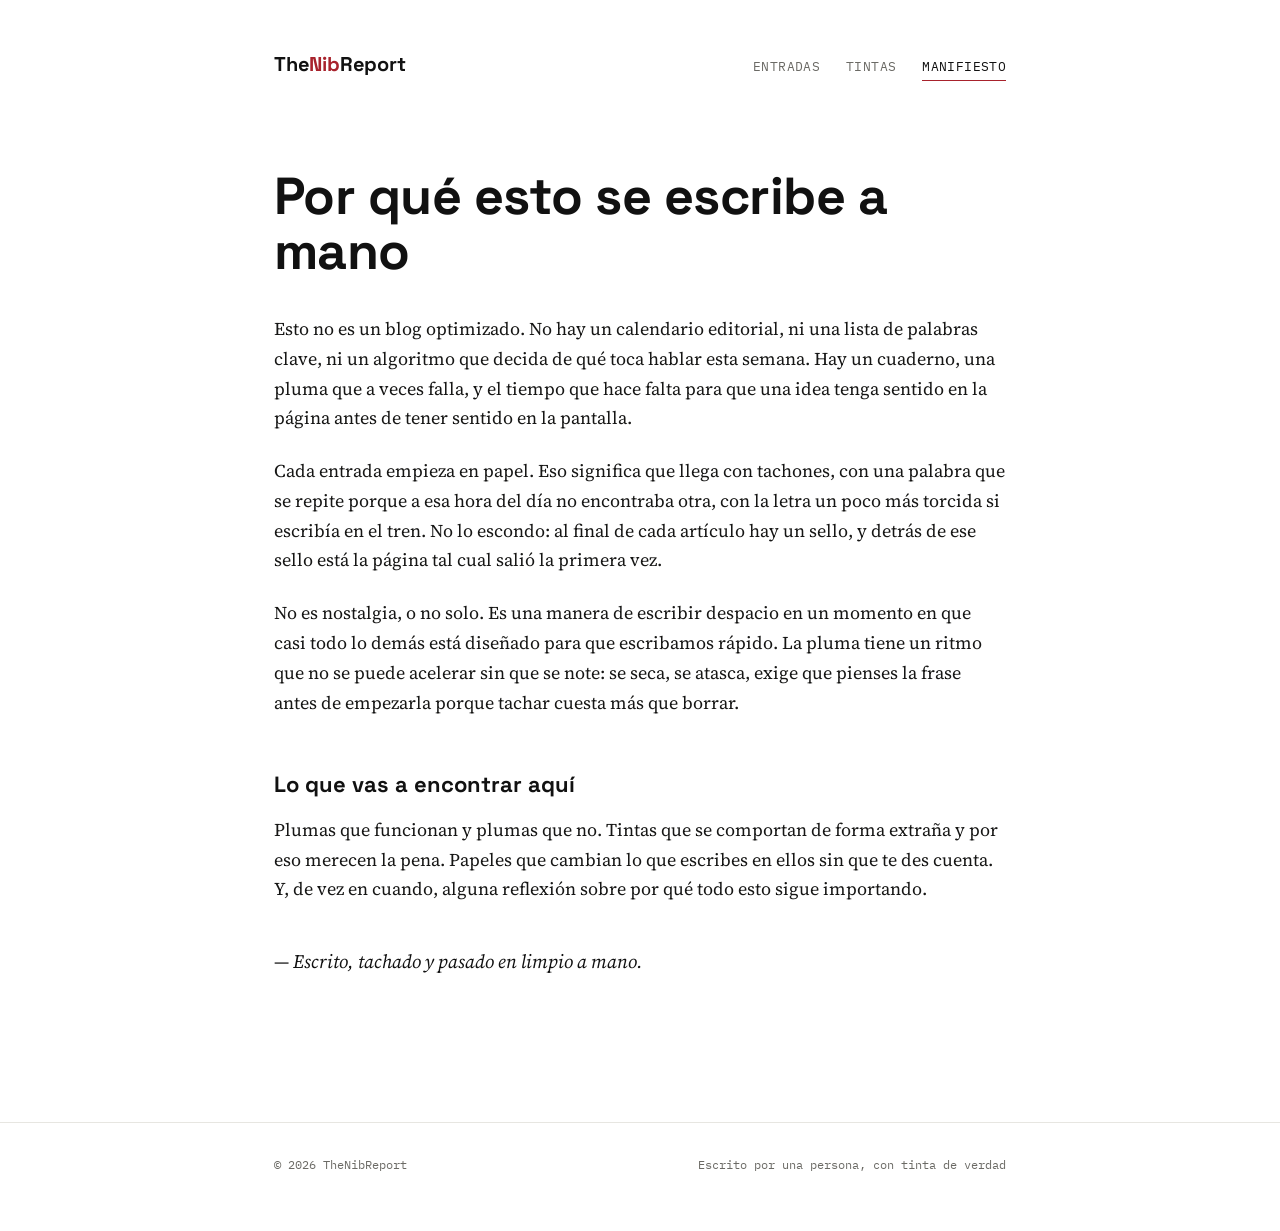
==== about.html @ 162755cb "Add files via upload" ====
<!doctype html>
<html lang="es">
<head>
<meta charset="UTF-8">
<meta name="viewport" content="width=device-width, initial-scale=1.0">
<title>Manifiesto — TheNibReport</title>
<meta name="description" content="Por qué este cuaderno se escribe a mano antes que en ninguna otra parte.">
<link rel="stylesheet" href="css/style.css">
</head>
<body>

<header class="site-head">
  <div class="wrap">
    <a href="index.html" class="brand">The<em>Nib</em>Report</a>
    <nav class="site-nav">
      <a href="index.html">Entradas</a>
      <a href="tintas.html">Tintas</a>
      <a href="about.html" class="is-active">Manifiesto</a>
    </nav>
  </div>
</header>

<main>
  <div class="wrap">
    <div class="article-head">
      <h1><span class="ink-underline">Por qué esto se escribe a mano</span></h1>
    </div>

    <article class="prose manifesto">
      <p>Esto no es un blog optimizado. No hay un calendario editorial, ni una lista de palabras clave, ni un algoritmo que decida de qué toca hablar esta semana. Hay un cuaderno, una pluma que a veces falla, y el tiempo que hace falta para que una idea tenga sentido en la página antes de tener sentido en la pantalla.</p>

      <p>Cada entrada empieza en papel. Eso significa que llega con tachones, con una palabra que se repite porque a esa hora del día no encontraba otra, con la letra un poco más torcida si escribía en el tren. No lo escondo: al final de cada artículo hay un sello, y detrás de ese sello está la página tal cual salió la primera vez.</p>

      <p>No es nostalgia, o no solo. Es una manera de escribir despacio en un momento en que casi todo lo demás está diseñado para que escribamos rápido. La pluma tiene un ritmo que no se puede acelerar sin que se note: se seca, se atasca, exige que pienses la frase antes de empezarla porque tachar cuesta más que borrar.</p>

      <h2>Lo que vas a encontrar aquí</h2>
      <p>Plumas que funcionan y plumas que no. Tintas que se comportan de forma extraña y por eso merecen la pena. Papeles que cambian lo que escribes en ellos sin que te des cuenta. Y, de vez en cuando, alguna reflexión sobre por qué todo esto sigue importando.</p>

      <p class="signoff">— Escrito, tachado y pasado en limpio a mano.</p>
    </article>
  </div>
</main>

<footer class="site-foot">
  <div class="wrap">
    <span>© 2026 TheNibReport</span>
    <span>Escrito por una persona, con tinta de verdad</span>
  </div>
</footer>

</body>
</html>
---- css/style.css ----
/* ==========================================================================
   TheNibReport — sistema de diseño
   Paleta: papel de lino envejecido + tinta índigo + lacre oxblood
   ========================================================================== */

@import url('https://fonts.googleapis.com/css2?family=Space+Grotesk:wght@400;500;600;700&family=Source+Serif+4:ital,opsz,wght@0,8..60,400;0,8..60,500;0,8..60,600;1,8..60,400&family=IBM+Plex+Mono:wght@400;500&display=swap');

:root{
  --bg: #FFFFFF;
  --surface: #F6F6F4;
  --ink: #111111;
  --ink-soft: #5B5B57;
  --wax: #A8222C;
  --wax-dark: #7E191F;
  --line: #E7E6E1;
  --graphite: #161615;
  --graphite-soft: #6b6a65;

  --display: 'Space Grotesk', sans-serif;
  --body: 'Source Serif 4', serif;
  --mono: 'IBM Plex Mono', monospace;

  --max-w: 780px;
}

*{ box-sizing: border-box; }

@media (prefers-reduced-motion: reduce){
  *{ animation-duration: 0.001ms !important; animation-iteration-count: 1 !important; transition-duration: 0.001ms !important; }
}

html{ scroll-behavior: smooth; }

body{
  margin: 0;
  background: var(--bg);
  color: var(--graphite);
  font-family: var(--body);
  font-size: 18px;
  line-height: 1.65;
  -webkit-font-smoothing: antialiased;
}

a{ color: var(--ink); text-decoration-thickness: 1px; text-underline-offset: 3px; }
a:hover{ color: var(--wax); }

:focus-visible{
  outline: 2px solid var(--wax);
  outline-offset: 3px;
}

/* ---------- estructura ---------- */

.wrap{
  max-width: var(--max-w);
  margin: 0 auto;
  padding: 0 24px;
}

header.site-head{
  padding: 48px 0 24px;
}

.site-head .wrap{
  display: flex;
  align-items: baseline;
  justify-content: space-between;
  gap: 16px;
  flex-wrap: wrap;
}

.brand{
  font-family: var(--display);
  font-weight: 700;
  font-size: 20px;
  letter-spacing: -0.01em;
  color: var(--ink);
  text-decoration: none;
  position: relative;
}

.brand em{
  font-style: normal;
  font-weight: 700;
  color: var(--wax);
}

nav.site-nav{
  display: flex;
  gap: 26px;
  font-family: var(--mono);
  font-size: 12.5px;
  letter-spacing: 0.03em;
  text-transform: uppercase;
}

nav.site-nav a{
  color: var(--graphite-soft);
  text-decoration: none;
  padding-bottom: 3px;
  border-bottom: 1px solid transparent;
}
nav.site-nav a:hover,
nav.site-nav a.is-active{
  color: var(--ink);
  border-bottom-color: var(--wax);
}

main{ padding: 64px 0 120px; }

footer.site-foot{
  border-top: 1px solid var(--line);
  padding: 32px 0 56px;
  font-family: var(--mono);
  font-size: 12px;
  color: var(--graphite-soft);
}
footer.site-foot .wrap{
  display:flex; justify-content: space-between; flex-wrap: wrap; gap: 10px;
}

/* ---------- hero / manifiesto breve ---------- */

.hero{
  margin-bottom: 88px;
}

.hero .kicker{
  font-family: var(--mono);
  font-size: 12.5px;
  letter-spacing: 0.08em;
  text-transform: uppercase;
  color: var(--ink-soft);
  display: block;
  margin-bottom: 22px;
}

.hero h1{
  font-family: var(--display);
  font-weight: 700;
  font-size: clamp(44px, 9vw, 84px);
  line-height: 0.98;
  letter-spacing: -0.02em;
  margin: 0 0 28px;
  color: var(--ink);
}

.hero .ink-underline{
  position: relative;
  display: inline-block;
  color: var(--wax);
}

.hero p.lede{
  font-size: 19px;
  color: var(--graphite-soft);
  max-width: 46ch;
  margin: 0;
}

/* ---------- listado tipo diario / ledger ---------- */

.ledger{
  border-top: 1px solid var(--line);
}

.entry{
  display: block;
  padding: 44px 0;
  border-bottom: 1px solid var(--line);
  text-decoration: none;
  color: inherit;
}

.entry:hover .entry-title{ color: var(--wax); }

.entry-date{
  font-family: var(--mono);
  font-size: 12px;
  letter-spacing: 0.04em;
  text-transform: uppercase;
  color: var(--ink-soft);
  margin-bottom: 10px;
}

.entry-title{
  font-family: var(--body);
  font-style: italic;
  font-size: clamp(24px, 4vw, 32px);
  font-weight: 600;
  color: var(--ink);
  margin: 0 0 12px;
  line-height: 1.2;
  transition: color 160ms ease;
}

.entry-excerpt{
  margin: 0;
  color: var(--graphite-soft);
  font-size: 16.5px;
  max-width: 58ch;
}

.entry-tag{
  display: inline-block;
  margin-top: 16px;
  font-family: var(--mono);
  font-size: 11px;
  letter-spacing: 0.05em;
  text-transform: uppercase;
  color: var(--ink-soft);
}

/* ---------- artículo ---------- */

.article-head{ margin-bottom: 36px; }

.article-meta{
  font-family: var(--mono);
  font-size: 12.5px;
  color: var(--graphite-soft);
  display: flex;
  gap: 16px;
  margin-bottom: 16px;
}

.article-head h1{
  font-family: var(--display);
  font-weight: 700;
  font-size: clamp(32px, 6vw, 52px);
  line-height: 1.05;
  letter-spacing: -0.01em;
  color: var(--ink);
  margin: 0 0 18px;
}

article.prose p{ margin: 0 0 1.3em; }
article.prose h2{
  font-family: var(--display);
  font-size: 22px;
  font-weight: 700;
  color: var(--ink);
  margin: 2.2em 0 0.6em;
}
article.prose blockquote{
  margin: 2em 0;
  padding-left: 22px;
  border-left: 2px solid var(--wax);
  font-style: italic;
  font-size: 20px;
  color: var(--ink);
}

.back-link{
  display: inline-block;
  margin-bottom: 40px;
  font-family: var(--mono);
  font-size: 12.5px;
  text-decoration: none;
  color: var(--graphite-soft);
}
.back-link:hover{ color: var(--wax); }

/* ---------- sello de lacre: botón de la nota manuscrita ---------- */

.seal-block{
  margin: 48px 0 8px;
  display: flex;
  align-items: center;
  gap: 18px;
  flex-wrap: wrap;
}

.seal-btn{
  display: inline-flex;
  align-items: center;
  gap: 12px;
  background: none;
  border: none;
  cursor: pointer;
  padding: 0;
  font-family: var(--mono);
  font-size: 13px;
  letter-spacing: 0.03em;
  color: var(--ink);
}

.seal-mark{
  width: 46px;
  height: 46px;
  border-radius: 50%;
  background: radial-gradient(circle at 32% 28%, #8a3244, var(--wax) 55%, var(--wax-dark) 100%);
  box-shadow: 0 2px 5px rgba(0,0,0,0.25), inset 0 0 0 2px rgba(255,255,255,0.08);
  display: flex;
  align-items: center;
  justify-content: center;
  color: #f1e6dd;
  font-family: var(--display);
  font-style: italic;
  font-size: 18px;
  flex-shrink: 0;
  transition: transform 220ms ease;
}
.seal-btn:hover .seal-mark{ transform: scale(1.06) rotate(-4deg); }
.seal-btn:active .seal-mark{ transform: scale(0.94) rotate(2deg); }

.seal-btn .seal-label-open{ display: inline; }
.seal-btn .seal-label-close{ display: none; }
.seal-btn[aria-expanded="true"] .seal-label-open{ display: none; }
.seal-btn[aria-expanded="true"] .seal-label-close{ display: inline; }

.note-panel{
  overflow: hidden;
  max-height: 0;
  opacity: 0;
  transform: translateY(-6px);
  transition: max-height 480ms cubic-bezier(.4,0,.2,1), opacity 380ms ease, transform 380ms ease;
}
.note-panel.is-open{
  max-height: 900px;
  opacity: 1;
  transform: translateY(0);
  margin-top: 22px;
}

.note-card{
  background: var(--surface);
  padding: 36px 30px;
  position: relative;
}

.note-card .note-caption{
  font-family: var(--mono);
  font-size: 11.5px;
  color: var(--graphite-soft);
  margin: 18px 0 0;
  text-align: center;
}

.note-img-holder{
  border: 1px solid var(--line);
  background: var(--bg);
  min-height: 220px;
  display: flex;
  align-items: center;
  justify-content: center;
  text-align: center;
  padding: 20px;
}

.note-img-holder p{
  margin: 0;
  font-family: var(--display);
  font-style: italic;
  color: var(--graphite-soft);
  font-size: 15px;
  max-width: 34ch;
}

.note-img-holder img{
  display: block;
  max-width: 100%;
  height: auto;
}

/* ---------- manifiesto / about ---------- */

.manifesto p{ margin: 0 0 1.4em; }
.manifesto .signoff{
  font-family: var(--body);
  font-style: italic;
  font-size: 19px;
  color: var(--ink);
  margin-top: 2.2em;
}

/* ---------- fichas de tinta ---------- */

.ink-list{
  border-top: 1px solid var(--line);
}

.ink-card{
  display: grid;
  grid-template-columns: 56px 1fr;
  gap: 22px;
  padding: 40px 0;
  border-bottom: 1px solid var(--line);
}

.ink-swatch{
  display: block;
  width: 40px;
  height: 40px;
  border-radius: 50%;
  margin-top: 4px;
  box-shadow: inset 0 0 0 1px rgba(0,0,0,0.08);
  flex-shrink: 0;
}

.ink-heading{
  display: flex;
  justify-content: space-between;
  align-items: baseline;
  gap: 16px;
  flex-wrap: wrap;
  margin-bottom: 6px;
}

.ink-name{
  font-family: var(--body);
  font-style: italic;
  font-weight: 600;
  font-size: 24px;
  color: var(--ink);
  margin: 0;
}

.ink-verdict{
  font-family: var(--mono);
  font-size: 11px;
  letter-spacing: 0.05em;
  text-transform: uppercase;
  color: var(--wax);
  white-space: nowrap;
}

.ink-brand{
  font-family: var(--mono);
  font-size: 12px;
  letter-spacing: 0.03em;
  color: var(--ink-soft);
  margin: 0 0 14px;
}

.ink-note{
  margin: 0;
  color: var(--graphite-soft);
  font-size: 16.5px;
  max-width: 60ch;
}

.ink-note em{
  color: var(--graphite);
  font-style: normal;
  background: var(--surface);
  padding: 0 4px;
}

/* ---------- responsive ---------- */

@media (max-width: 560px){
  .entry{ padding: 32px 0; }
  .ink-card{ grid-template-columns: 1fr; gap: 12px; }
  body{ font-size: 17px; }
}
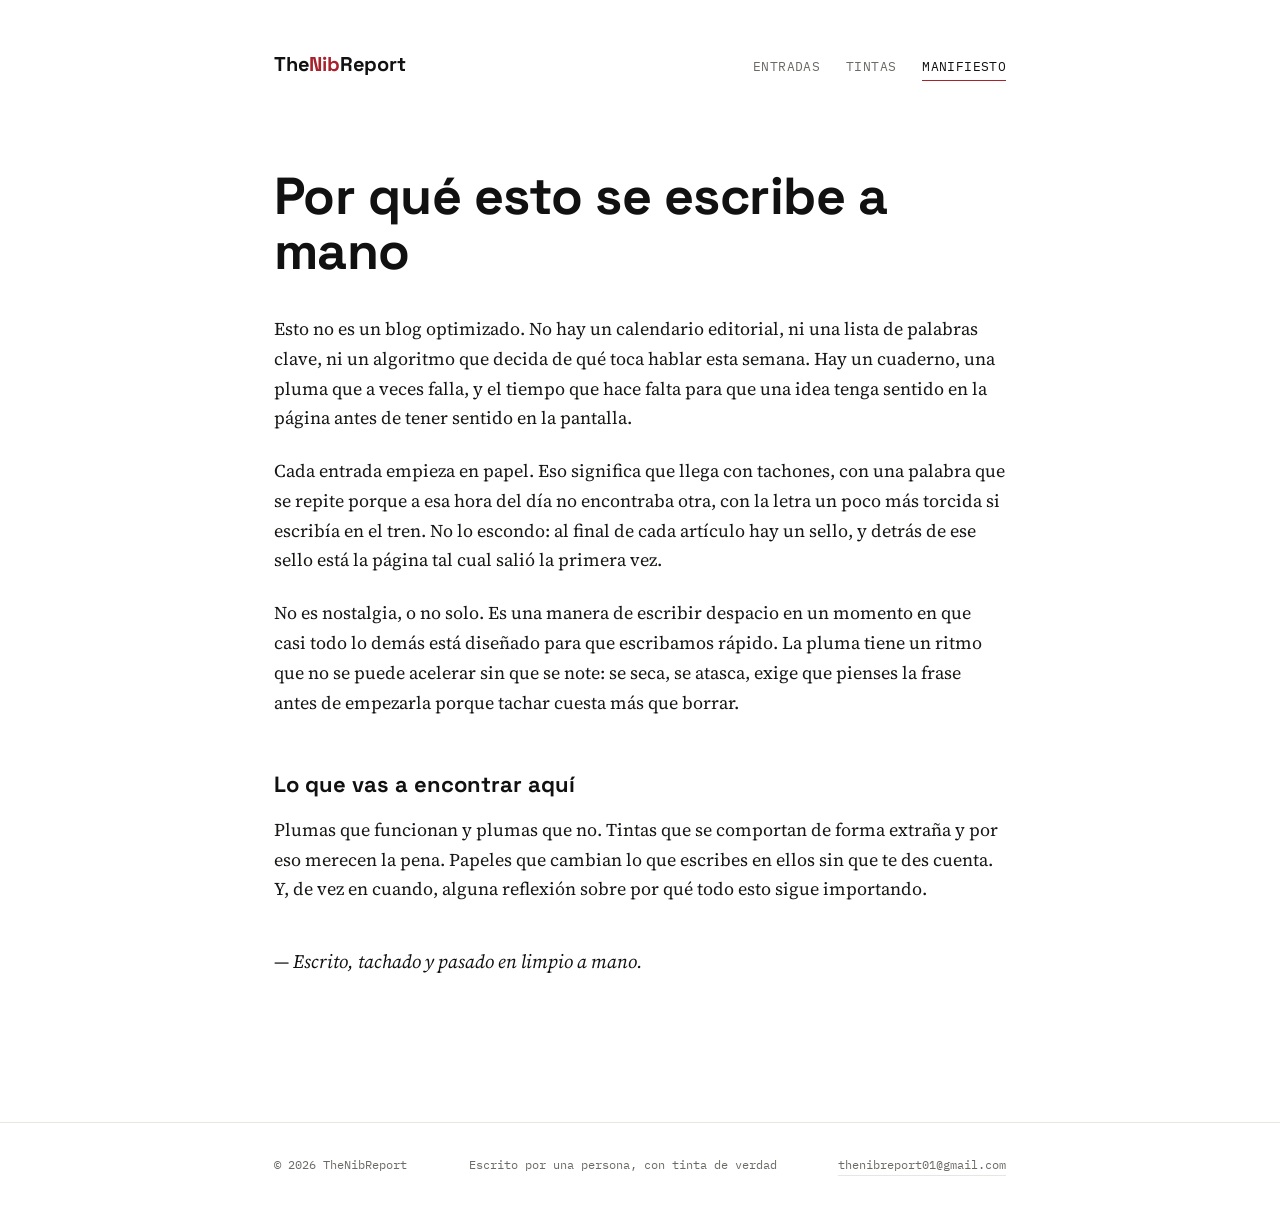
==== commit 0701deb4: "Add files via upload" ====
--- a/about.html
+++ b/about.html
@@ -45,6 +45,7 @@
   <div class="wrap">
     <span>© 2026 TheNibReport</span>
     <span>Escrito por una persona, con tinta de verdad</span>
+    <a href="mailto:thenibreport01@gmail.com">thenibreport01@gmail.com</a>
   </div>
 </footer>
 
--- a/css/style.css
+++ b/css/style.css
@@ -119,6 +119,16 @@
   display:flex; justify-content: space-between; flex-wrap: wrap; gap: 10px;
 }
 
+footer.site-foot a{
+  color: var(--graphite-soft);
+  text-decoration: none;
+  border-bottom: 1px solid var(--line);
+}
+footer.site-foot a:hover{
+  color: var(--wax);
+  border-bottom-color: var(--wax);
+}
+
 /* ---------- hero / manifiesto breve ---------- */
 
 .hero{
@@ -317,9 +327,13 @@
   transition: max-height 480ms cubic-bezier(.4,0,.2,1), opacity 380ms ease, transform 380ms ease;
 }
 .note-panel.is-open{
-  max-height: 900px;
+  max-height: 6000px;
   opacity: 1;
   transform: translateY(0);
+  margin-top: 22px;
+}
+
+.note-panel .note-card + .note-card{
   margin-top: 22px;
 }
 
